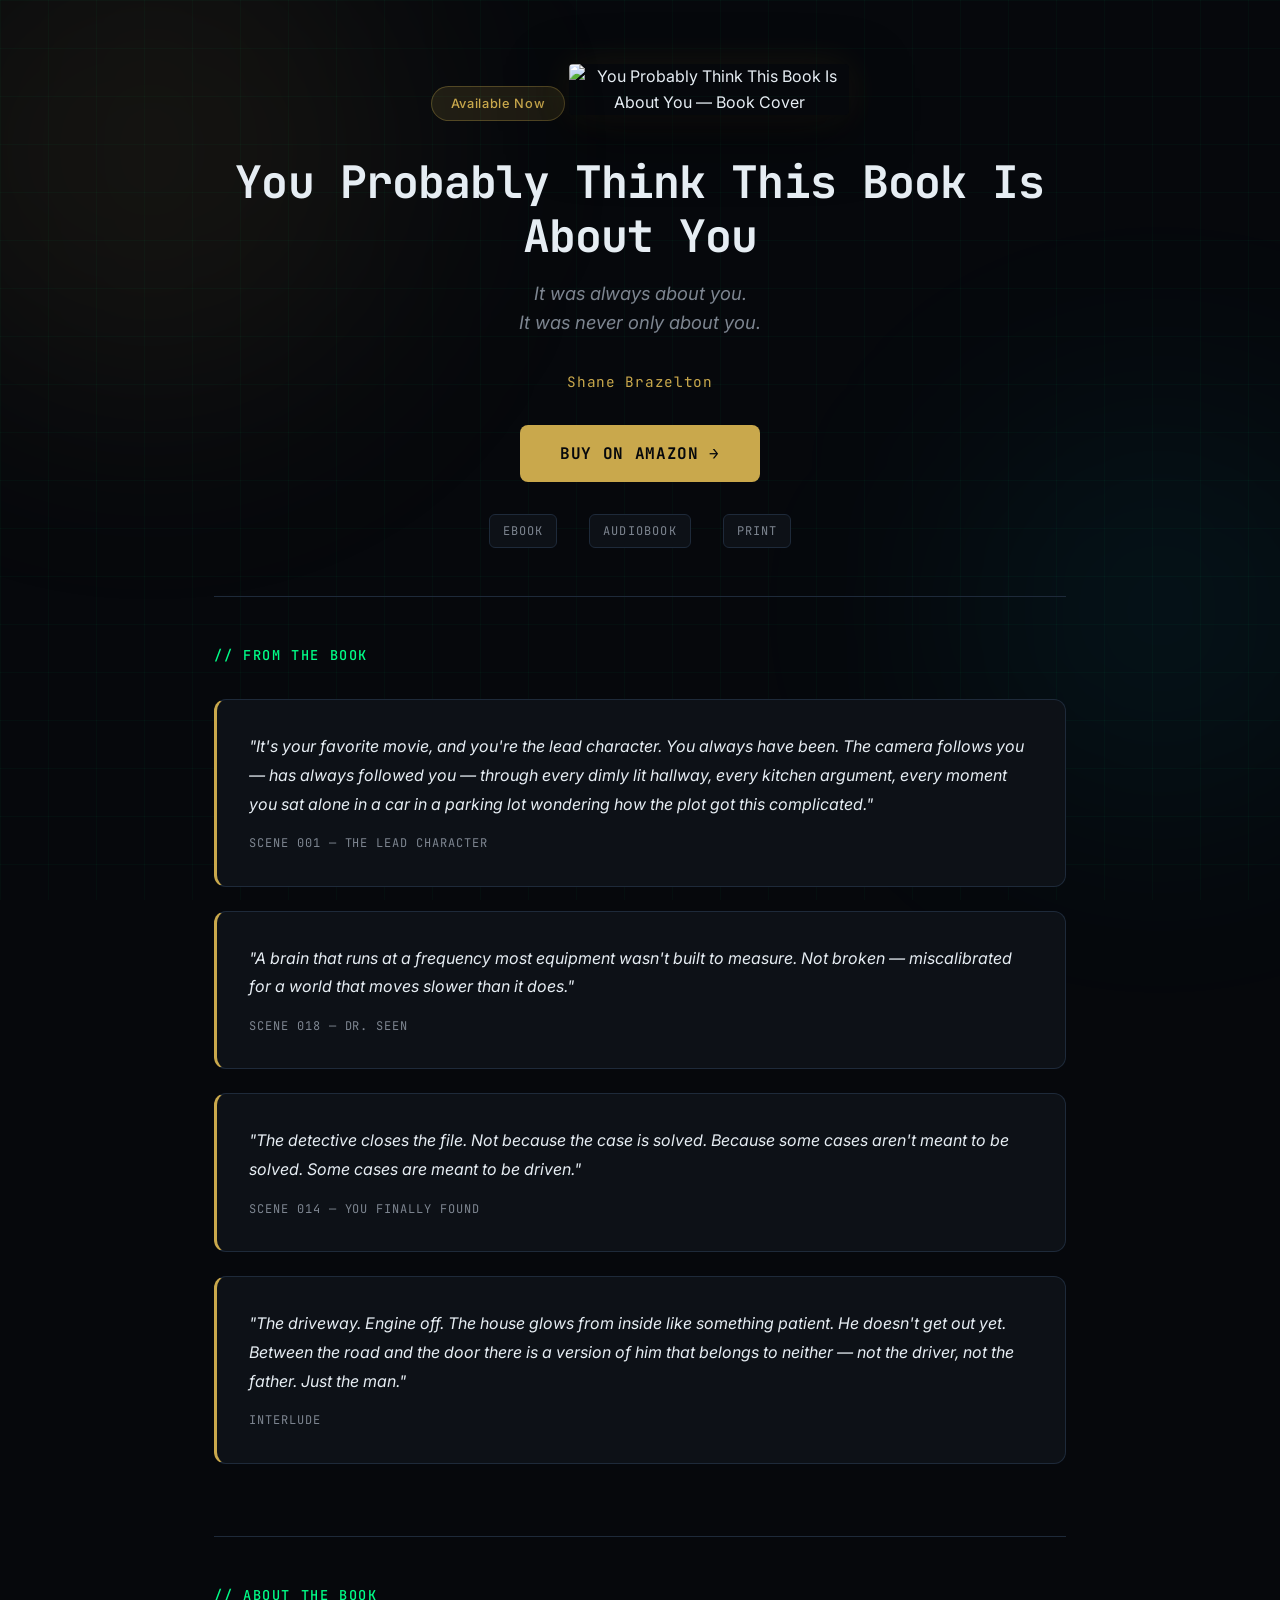
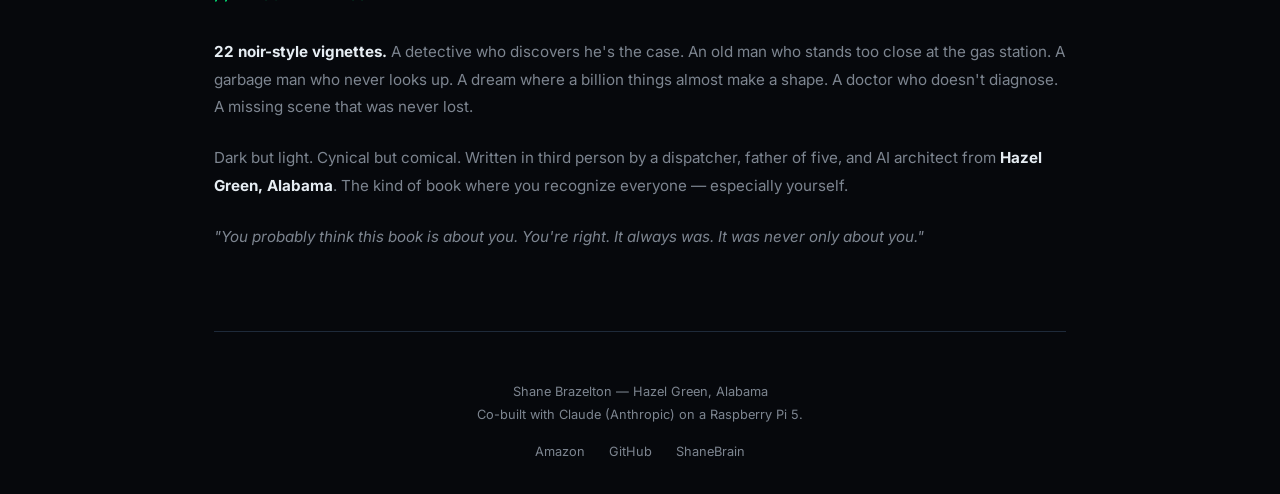
==== book/index.html @ 9e2eb60a "Add book landing page at /book and promo card on hub - Create book/index.html: promotional landing p" ====
<!DOCTYPE html>
<html lang="en">
<head>
    <meta charset="UTF-8">
    <meta name="viewport" content="width=device-width, initial-scale=1.0">
    <title>You Probably Think This Book Is About You — Shane Brazelton</title>
    <meta name="description" content="A collection of noir-style vignettes about ego, identity, and the universal human condition. By Shane Brazelton.">
    <meta property="og:title" content="You Probably Think This Book Is About You">
    <meta property="og:description" content="It was always about you. It was never only about you. Noir vignettes by Shane Brazelton.">
    <meta property="og:image" content="https://thebardchat.github.io/book/social-launch.png">
    <meta property="og:url" content="https://thebardchat.github.io/book">
    <meta property="og:type" content="book">
    <meta name="twitter:card" content="summary_large_image">
    <meta name="twitter:title" content="You Probably Think This Book Is About You">
    <meta name="twitter:description" content="It was always about you. It was never only about you.">
    <meta name="twitter:image" content="https://thebardchat.github.io/book/social-launch.png">
    <meta name="theme-color" content="#00ff88">
    <link rel="preconnect" href="https://fonts.googleapis.com">
    <link rel="preconnect" href="https://fonts.gstatic.com" crossorigin>
    <link href="https://fonts.googleapis.com/css2?family=JetBrains+Mono:wght@400;500;700&family=Inter:wght@300;400;500;600;700&display=swap" rel="stylesheet">
    <style>
        *, *::before, *::after { margin: 0; padding: 0; box-sizing: border-box; }

        :root {
            --green: #00ff88;
            --green-dim: rgba(0, 255, 136, 0.15);
            --cyan: #00d4ff;
            --cyan-dim: rgba(0, 212, 255, 0.12);
            --pink: #ff3366;
            --amber: #ffaa00;
            --gold: #c9a84c;
            --bg: #06080c;
            --surface: #0d1117;
            --surface-2: #161b22;
            --border: #1e2a3a;
            --text: #e6edf3;
            --text-muted: #7d8590;
            --radius: 12px;
        }

        html { scroll-behavior: smooth; }

        body {
            font-family: 'Inter', -apple-system, sans-serif;
            background: var(--bg);
            color: var(--text);
            min-height: 100vh;
            overflow-x: hidden;
            line-height: 1.6;
        }

        .grid-bg {
            position: fixed;
            inset: 0;
            background-image:
                linear-gradient(rgba(0,255,136,0.03) 1px, transparent 1px),
                linear-gradient(90deg, rgba(0,255,136,0.03) 1px, transparent 1px);
            background-size: 48px 48px;
            pointer-events: none;
            z-index: 0;
        }

        .orb {
            position: fixed;
            border-radius: 50%;
            filter: blur(120px);
            pointer-events: none;
            z-index: 0;
        }
        .orb-1 { width: 500px; height: 500px; background: rgba(201,168,76,0.08); top: -100px; left: -100px; }
        .orb-2 { width: 400px; height: 400px; background: rgba(0,212,255,0.06); bottom: 10%; right: -80px; }

        .container { max-width: 900px; margin: 0 auto; padding: 0 1.5rem; position: relative; z-index: 1; }

        /* Hero */
        .hero {
            padding: 4rem 0 3rem;
            text-align: center;
        }

        .hero-badge {
            display: inline-flex;
            align-items: center;
            gap: 0.5rem;
            background: rgba(201,168,76,0.12);
            border: 1px solid rgba(201,168,76,0.3);
            border-radius: 100px;
            padding: 0.4rem 1.2rem;
            font-size: 0.8rem;
            color: var(--gold);
            font-weight: 500;
            margin-bottom: 2rem;
            letter-spacing: 0.05em;
        }

        .book-cover {
            max-width: 280px;
            width: 100%;
            border-radius: 4px;
            box-shadow: 0 20px 60px rgba(0,0,0,0.5), 0 0 40px rgba(201,168,76,0.1);
            margin-bottom: 2.5rem;
        }

        .hero h1 {
            font-family: 'JetBrains Mono', monospace;
            font-size: clamp(1.8rem, 4vw, 2.8rem);
            font-weight: 700;
            letter-spacing: -0.02em;
            color: var(--text);
            margin-bottom: 1rem;
            line-height: 1.2;
        }

        .tagline {
            font-size: 1.15rem;
            color: var(--text-muted);
            font-style: italic;
            max-width: 500px;
            margin: 0 auto 2rem;
            line-height: 1.6;
        }

        .author {
            font-family: 'JetBrains Mono', monospace;
            font-size: 0.9rem;
            color: var(--gold);
            margin-bottom: 2rem;
            letter-spacing: 0.05em;
        }

        /* CTA */
        .cta-row {
            display: flex;
            justify-content: center;
            gap: 1rem;
            flex-wrap: wrap;
            margin: 2rem 0;
        }

        .cta-btn {
            display: inline-flex;
            align-items: center;
            gap: 0.5rem;
            padding: 1rem 2.5rem;
            background: var(--gold);
            border: none;
            color: var(--bg);
            border-radius: 8px;
            font-family: 'JetBrains Mono', monospace;
            font-size: 1rem;
            font-weight: 700;
            letter-spacing: 0.04em;
            text-decoration: none;
            transition: all 0.25s;
        }
        .cta-btn:hover {
            background: #dbb85c;
            box-shadow: 0 0 30px rgba(201,168,76,0.35);
            transform: translateY(-2px);
        }

        .formats {
            display: flex;
            justify-content: center;
            gap: 2rem;
            margin-top: 1.5rem;
        }

        .format-tag {
            font-family: 'JetBrains Mono', monospace;
            font-size: 0.75rem;
            color: var(--text-muted);
            text-transform: uppercase;
            letter-spacing: 0.1em;
            padding: 0.4rem 0.8rem;
            background: var(--surface);
            border: 1px solid var(--border);
            border-radius: 6px;
        }

        /* Section */
        .section {
            padding: 3rem 0;
            border-top: 1px solid var(--border);
        }

        .section-title {
            font-family: 'JetBrains Mono', monospace;
            font-size: 0.85rem;
            font-weight: 500;
            color: var(--green);
            text-transform: uppercase;
            letter-spacing: 0.12em;
            margin-bottom: 2rem;
        }

        /* Excerpts */
        .excerpt {
            background: var(--surface);
            border: 1px solid var(--border);
            border-left: 3px solid var(--gold);
            border-radius: var(--radius);
            padding: 2rem;
            margin-bottom: 1.5rem;
            transition: border-color 0.3s;
        }
        .excerpt:hover { border-color: var(--gold); }

        .excerpt blockquote {
            font-size: 1rem;
            color: var(--text);
            line-height: 1.8;
            font-style: italic;
        }

        .excerpt-source {
            font-family: 'JetBrains Mono', monospace;
            font-size: 0.75rem;
            color: var(--text-muted);
            margin-top: 1rem;
            text-transform: uppercase;
            letter-spacing: 0.08em;
        }

        /* About */
        .about-content {
            display: grid;
            grid-template-columns: 1fr;
            gap: 1.5rem;
        }

        .about-text {
            color: var(--text-muted);
            font-size: 0.95rem;
            line-height: 1.8;
        }

        .about-text strong { color: var(--text); }

        /* Footer */
        .footer {
            text-align: center;
            padding: 3rem 0 2rem;
            border-top: 1px solid var(--border);
            margin-top: 2rem;
        }

        .footer p {
            color: var(--text-muted);
            font-size: 0.8rem;
            line-height: 1.8;
        }

        .footer-links {
            display: flex;
            justify-content: center;
            gap: 1.5rem;
            margin-top: 1rem;
        }

        .footer-links a {
            color: var(--text-muted);
            text-decoration: none;
            font-size: 0.8rem;
            transition: color 0.2s;
        }
        .footer-links a:hover { color: var(--green); }

        /* Reveal */
        .reveal {
            opacity: 0;
            transform: translateY(20px);
            transition: opacity 0.6s ease-out, transform 0.6s ease-out;
        }
        .reveal.visible {
            opacity: 1;
            transform: translateY(0);
        }

        @media (max-width: 640px) {
            .hero { padding: 3rem 0 2rem; }
            .book-cover { max-width: 220px; }
            .formats { gap: 1rem; }
            .excerpt { padding: 1.5rem; }
        }
    </style>
</head>
<body>
    <div class="grid-bg"></div>
    <div class="orb orb-1"></div>
    <div class="orb orb-2"></div>

    <div class="container">
        <section class="hero">
            <div class="hero-badge">Available Now</div>
            <img src="cover-ebook.png" alt="You Probably Think This Book Is About You — Book Cover" class="book-cover">
            <h1>You Probably Think This Book Is About You</h1>
            <p class="tagline">It was always about you.<br>It was never only about you.</p>
            <p class="author">Shane Brazelton</p>
            <div class="cta-row">
                <a href="https://www.amazon.com/dp/B0GT25R5FD" class="cta-btn" target="_blank" rel="noopener">
                    BUY ON AMAZON &rarr;
                </a>
            </div>
            <div class="formats">
                <span class="format-tag">Ebook</span>
                <span class="format-tag">Audiobook</span>
                <span class="format-tag">Print</span>
            </div>
        </section>

        <section class="section">
            <div class="section-title reveal">// From the Book</div>

            <div class="excerpt reveal">
                <blockquote>
                    "It's your favorite movie, and you're the lead character. You always have been. The camera follows you &mdash; has always followed you &mdash; through every dimly lit hallway, every kitchen argument, every moment you sat alone in a car in a parking lot wondering how the plot got this complicated."
                </blockquote>
                <div class="excerpt-source">Scene 001 &mdash; The Lead Character</div>
            </div>

            <div class="excerpt reveal">
                <blockquote>
                    "A brain that runs at a frequency most equipment wasn't built to measure. Not broken &mdash; miscalibrated for a world that moves slower than it does."
                </blockquote>
                <div class="excerpt-source">Scene 018 &mdash; Dr. Seen</div>
            </div>

            <div class="excerpt reveal">
                <blockquote>
                    "The detective closes the file. Not because the case is solved. Because some cases aren't meant to be solved. Some cases are meant to be driven."
                </blockquote>
                <div class="excerpt-source">Scene 014 &mdash; You Finally Found</div>
            </div>

            <div class="excerpt reveal">
                <blockquote>
                    "The driveway. Engine off. The house glows from inside like something patient. He doesn't get out yet. Between the road and the door there is a version of him that belongs to neither &mdash; not the driver, not the father. Just the man."
                </blockquote>
                <div class="excerpt-source">Interlude</div>
            </div>
        </section>

        <section class="section">
            <div class="section-title reveal">// About the Book</div>
            <div class="about-content reveal">
                <div class="about-text">
                    <strong>22 noir-style vignettes.</strong> A detective who discovers he's the case. An old man who stands too close at the gas station. A garbage man who never looks up. A dream where a billion things almost make a shape. A doctor who doesn't diagnose. A missing scene that was never lost.
                </div>
                <div class="about-text">
                    Dark but light. Cynical but comical. Written in third person by a dispatcher, father of five, and AI architect from <strong>Hazel Green, Alabama</strong>. The kind of book where you recognize everyone &mdash; especially yourself.
                </div>
                <div class="about-text">
                    <em>"You probably think this book is about you. You're right. It always was. It was never only about you."</em>
                </div>
            </div>
        </section>

        <footer class="footer">
            <p>
                Shane Brazelton &mdash; Hazel Green, Alabama<br>
                Co-built with Claude (Anthropic) on a Raspberry Pi 5.
            </p>
            <div class="footer-links">
                <a href="https://www.amazon.com/dp/B0GT25R5FD" target="_blank" rel="noopener">Amazon</a>
                <a href="https://github.com/thebardchat/you-probably-think-this-book-is-about-you" target="_blank" rel="noopener">GitHub</a>
                <a href="https://thebardchat.github.io" target="_blank" rel="noopener">ShaneBrain</a>
            </div>
        </footer>
    </div>

    <script>
        const observer = new IntersectionObserver((entries) => {
            entries.forEach((entry, i) => {
                if (entry.isIntersecting) {
                    setTimeout(() => entry.target.classList.add('visible'), i * 80);
                    observer.unobserve(entry.target);
                }
            });
        }, { threshold: 0.1 });

        document.querySelectorAll('.reveal').forEach(el => observer.observe(el));
    </script>
</body>
</html>
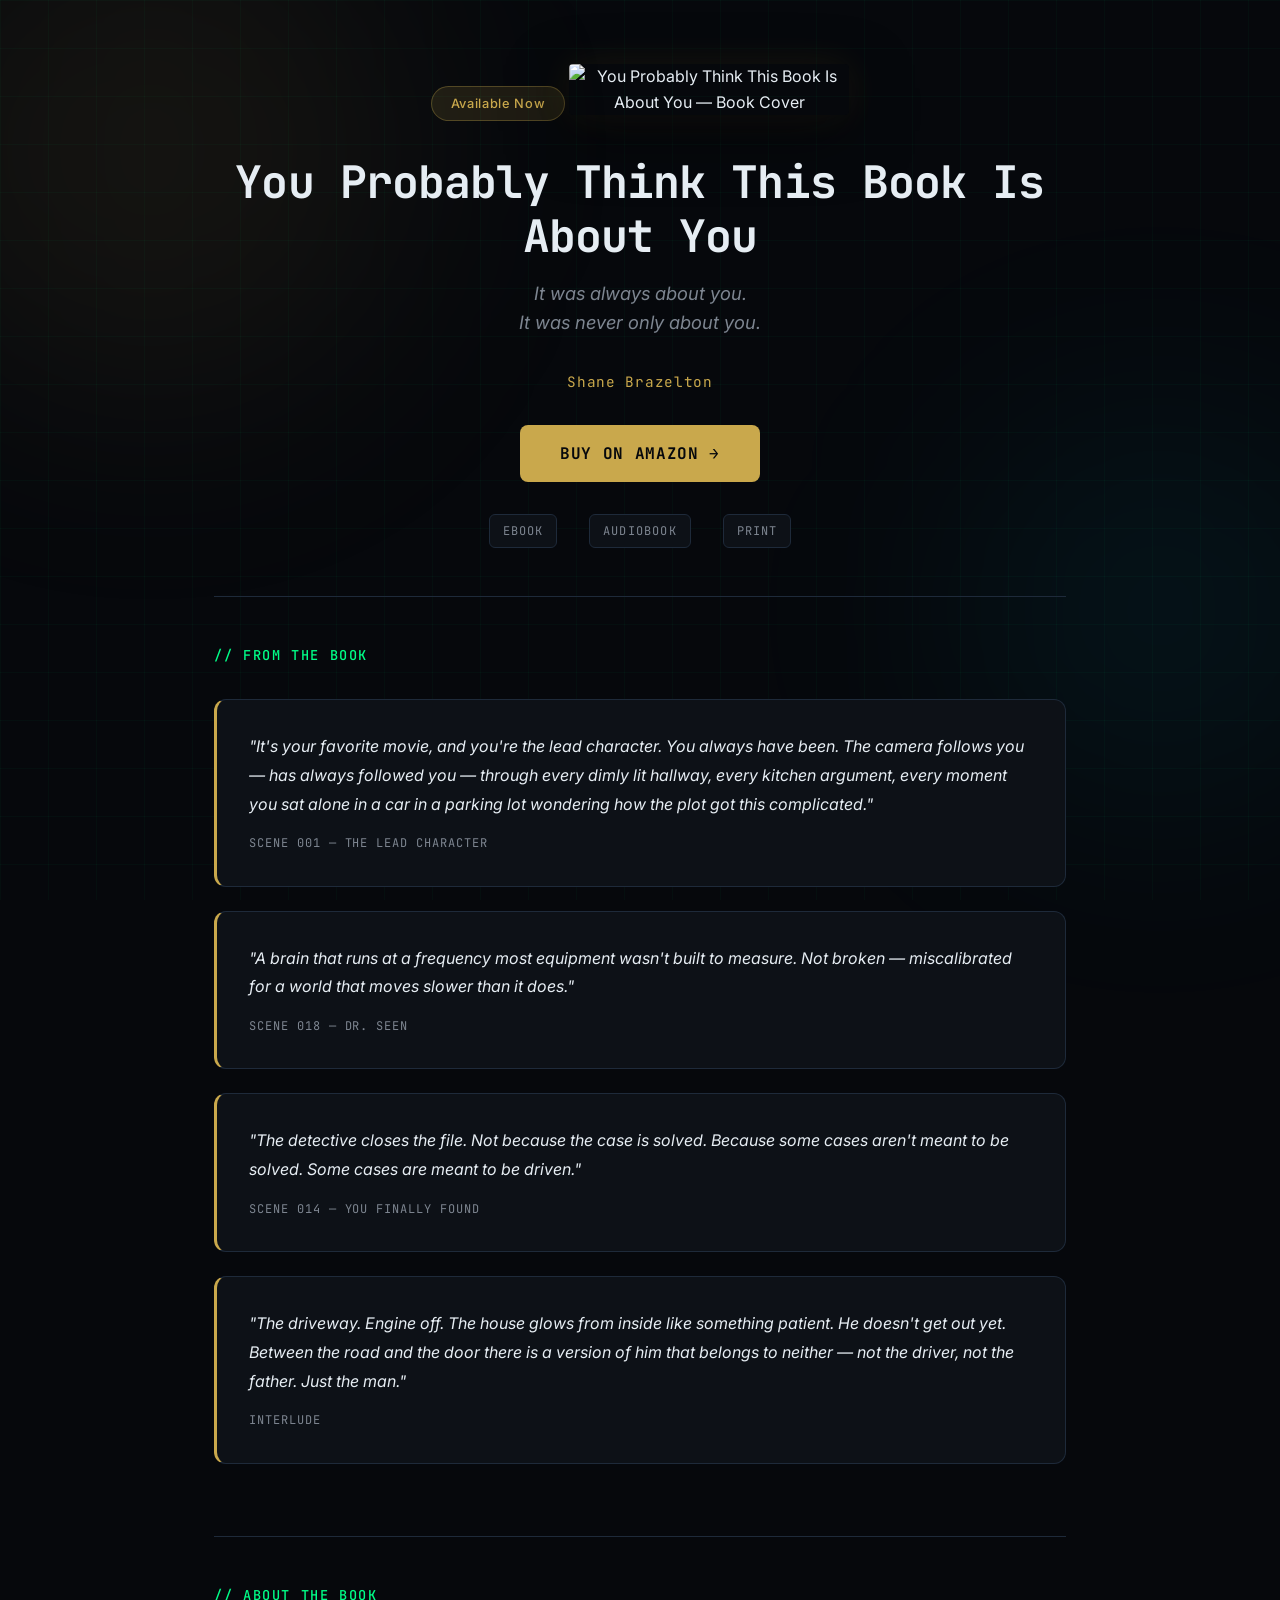
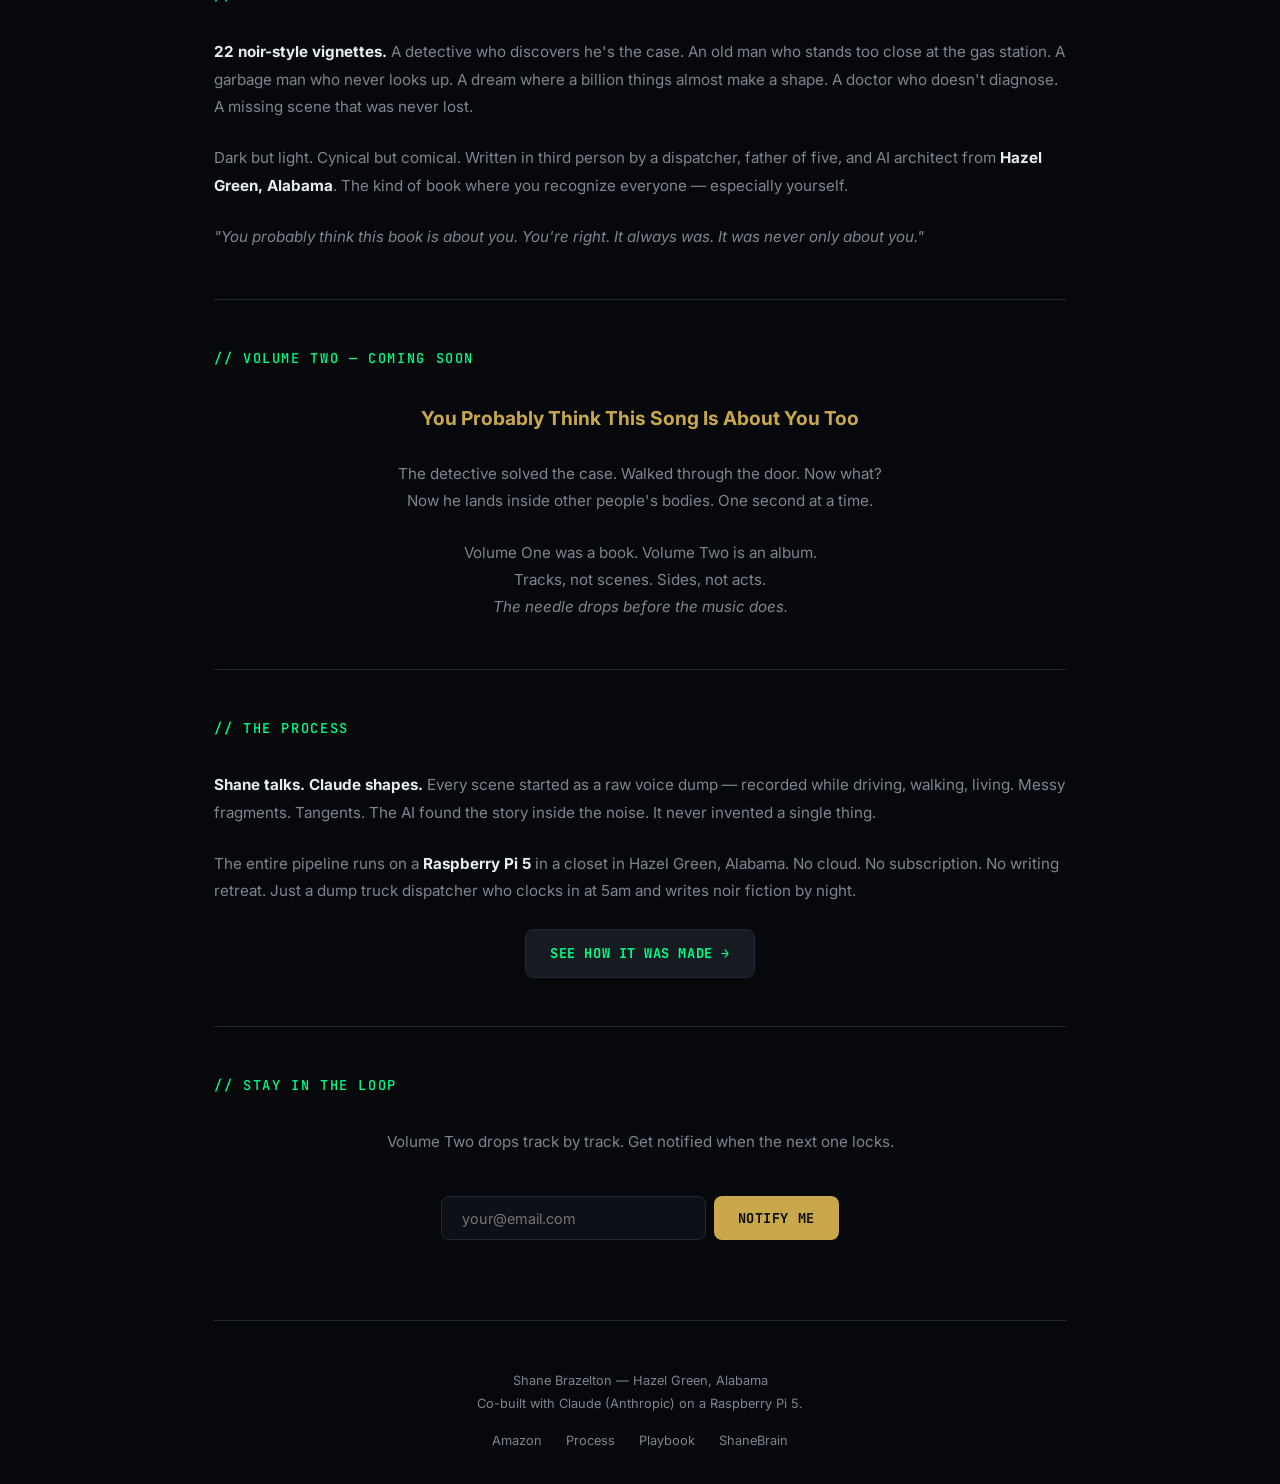
==== commit f6e5ba6c: "feat: enhance book landing page with V2 teaser, process section, email signup Add Volume Two teaser " ====
--- a/book/index.html
+++ b/book/index.html
@@ -356,6 +356,60 @@
             </div>
         </section>
 
+        <section class="section">
+            <div class="section-title reveal">// Volume Two — Coming Soon</div>
+            <div class="about-content reveal">
+                <div class="about-text" style="text-align: center;">
+                    <strong style="font-size: 1.2rem; color: var(--gold);">You Probably Think This Song Is About You Too</strong>
+                </div>
+                <div class="about-text" style="text-align: center;">
+                    The detective solved the case. Walked through the door. Now what?<br>
+                    Now he lands inside other people's bodies. One second at a time.
+                </div>
+                <div class="about-text" style="text-align: center;">
+                    Volume One was a book. Volume Two is an album.<br>
+                    Tracks, not scenes. Sides, not acts.<br>
+                    <em>The needle drops before the music does.</em>
+                </div>
+            </div>
+        </section>
+
+        <section class="section">
+            <div class="section-title reveal">// The Process</div>
+            <div class="about-content reveal">
+                <div class="about-text">
+                    <strong>Shane talks. Claude shapes.</strong> Every scene started as a raw voice dump &mdash; recorded while driving, walking, living. Messy fragments. Tangents. The AI found the story inside the noise. It never invented a single thing.
+                </div>
+                <div class="about-text">
+                    The entire pipeline runs on a <strong>Raspberry Pi 5</strong> in a closet in Hazel Green, Alabama. No cloud. No subscription. No writing retreat. Just a dump truck dispatcher who clocks in at 5am and writes noir fiction by night.
+                </div>
+                <div class="about-text" style="text-align: center;">
+                    <a href="https://github.com/thebardchat/noir-detective-writing-process" class="cta-btn" style="background: var(--surface-2); color: var(--green); border: 1px solid var(--border); font-size: 0.85rem; padding: 0.7rem 1.5rem;" target="_blank" rel="noopener">
+                        SEE HOW IT WAS MADE &rarr;
+                    </a>
+                </div>
+            </div>
+        </section>
+
+        <section class="section">
+            <div class="section-title reveal">// Stay in the Loop</div>
+            <div class="about-content reveal" style="text-align: center;">
+                <div class="about-text">
+                    Volume Two drops track by track. Get notified when the next one locks.
+                </div>
+                <div id="signup-form" style="display: flex; justify-content: center; gap: 0.5rem; flex-wrap: wrap; margin-top: 1rem;">
+                    <input type="email" id="email-input" placeholder="your@email.com"
+                        style="padding: 0.8rem 1.2rem; background: var(--surface); border: 1px solid var(--border); border-radius: 8px; color: var(--text); font-family: 'Inter', sans-serif; font-size: 0.9rem; min-width: 260px; outline: none; transition: border-color 0.2s;"
+                        onfocus="this.style.borderColor='var(--gold)'" onblur="this.style.borderColor='var(--border)'">
+                    <button onclick="subscribe()" id="subscribe-btn"
+                        style="padding: 0.8rem 1.5rem; background: var(--gold); border: none; color: var(--bg); border-radius: 8px; font-family: 'JetBrains Mono', monospace; font-weight: 700; font-size: 0.85rem; cursor: pointer; transition: all 0.25s; letter-spacing: 0.04em;">
+                        NOTIFY ME
+                    </button>
+                </div>
+                <div id="signup-msg" style="margin-top: 0.8rem; font-size: 0.85rem; color: var(--gold); display: none;"></div>
+            </div>
+        </section>
+
         <footer class="footer">
             <p>
                 Shane Brazelton &mdash; Hazel Green, Alabama<br>
@@ -363,7 +417,8 @@
             </p>
             <div class="footer-links">
                 <a href="https://www.amazon.com/dp/B0GT25R5FD" target="_blank" rel="noopener">Amazon</a>
-                <a href="https://github.com/thebardchat/you-probably-think-this-book-is-about-you" target="_blank" rel="noopener">GitHub</a>
+                <a href="https://github.com/thebardchat/noir-detective-writing-process" target="_blank" rel="noopener">Process</a>
+                <a href="https://github.com/thebardchat/book-launch-playbook" target="_blank" rel="noopener">Playbook</a>
                 <a href="https://thebardchat.github.io" target="_blank" rel="noopener">ShaneBrain</a>
             </div>
         </footer>
@@ -380,6 +435,35 @@
         }, { threshold: 0.1 });
 
         document.querySelectorAll('.reveal').forEach(el => observer.observe(el));
+
+        function subscribe() {
+            const email = document.getElementById('email-input').value.trim();
+            const msg = document.getElementById('signup-msg');
+            const btn = document.getElementById('subscribe-btn');
+
+            if (!email || !email.includes('@')) {
+                msg.textContent = 'Enter a valid email.';
+                msg.style.color = 'var(--pink)';
+                msg.style.display = 'block';
+                return;
+            }
+
+            btn.textContent = '...';
+            btn.disabled = true;
+
+            // Store locally as fallback; upgrade to Cloudflare Worker when deployed
+            try {
+                const subs = JSON.parse(localStorage.getItem('book-subs') || '[]');
+                if (!subs.includes(email)) subs.push(email);
+                localStorage.setItem('book-subs', JSON.stringify(subs));
+            } catch {}
+
+            msg.textContent = 'You\'re in. The detective will find you.';
+            msg.style.color = 'var(--gold)';
+            msg.style.display = 'block';
+            btn.textContent = 'SUBSCRIBED';
+            document.getElementById('email-input').value = '';
+        }
     </script>
 </body>
 </html>
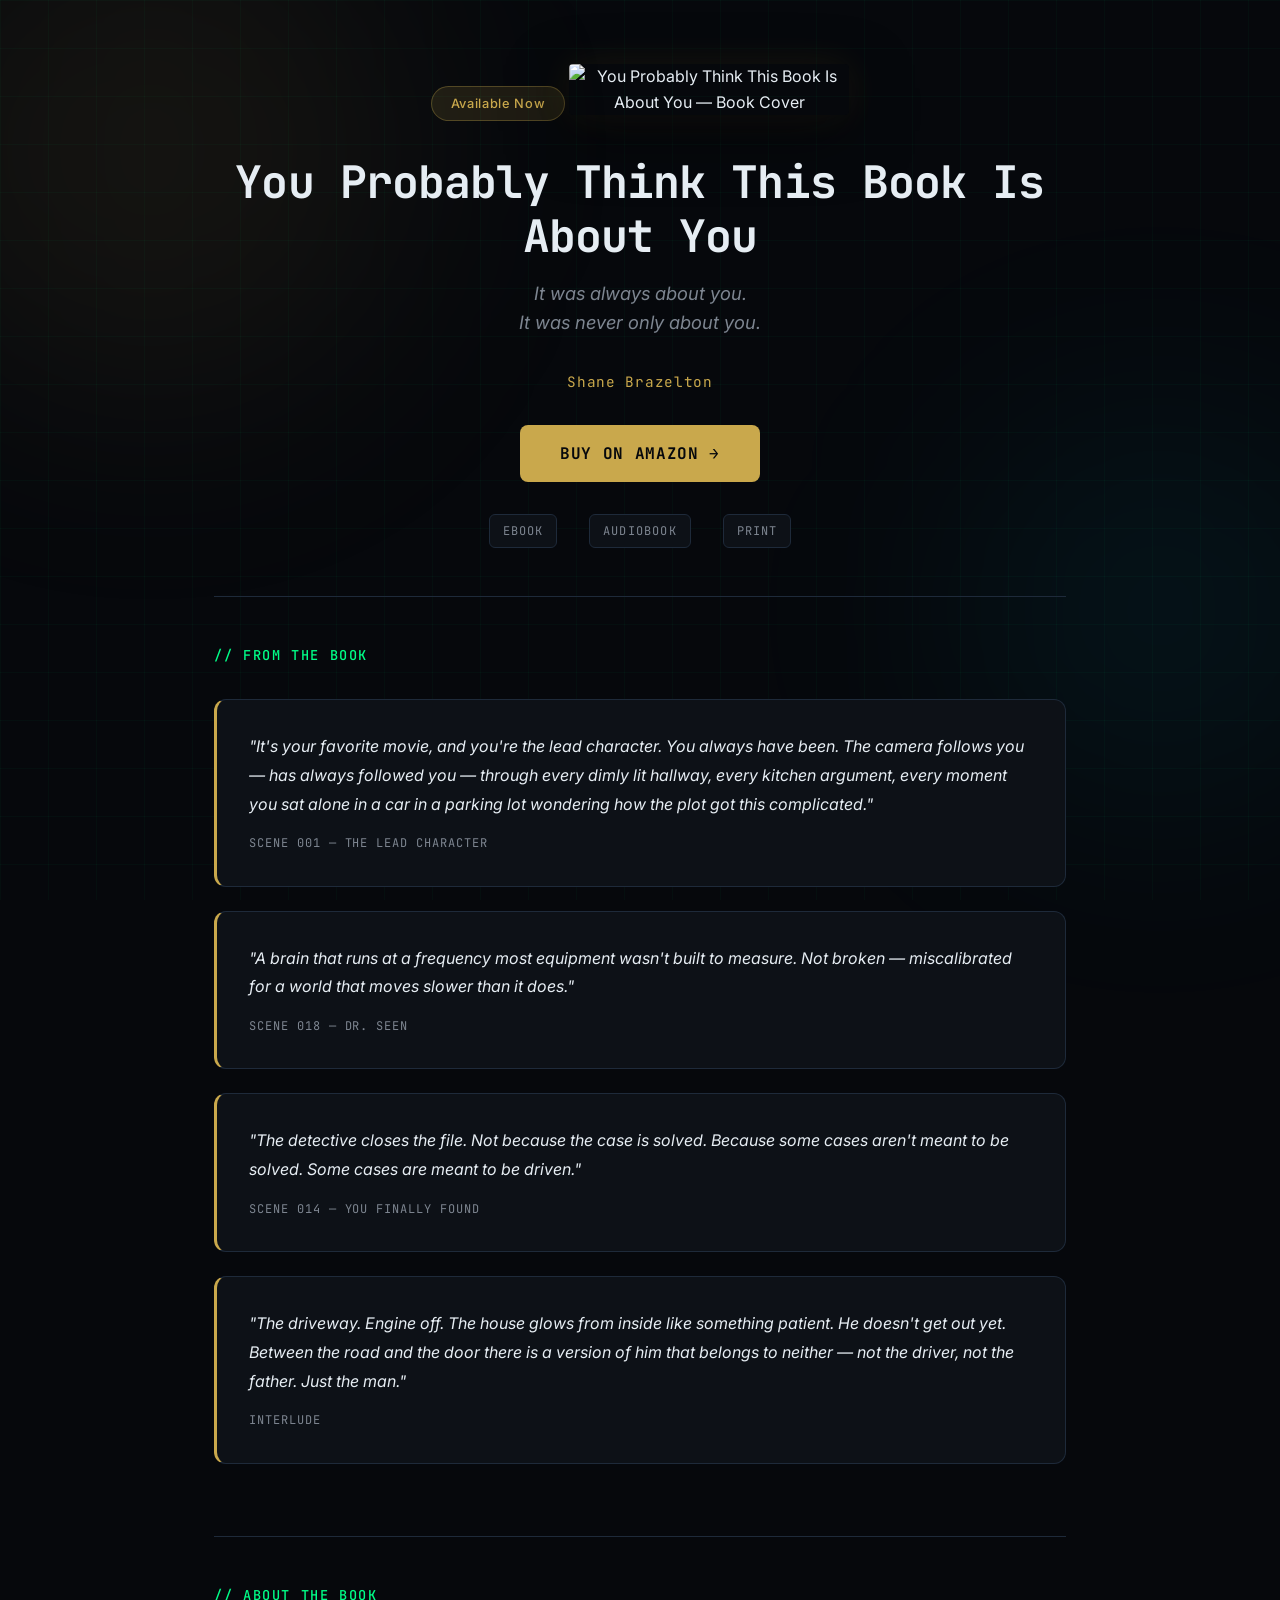
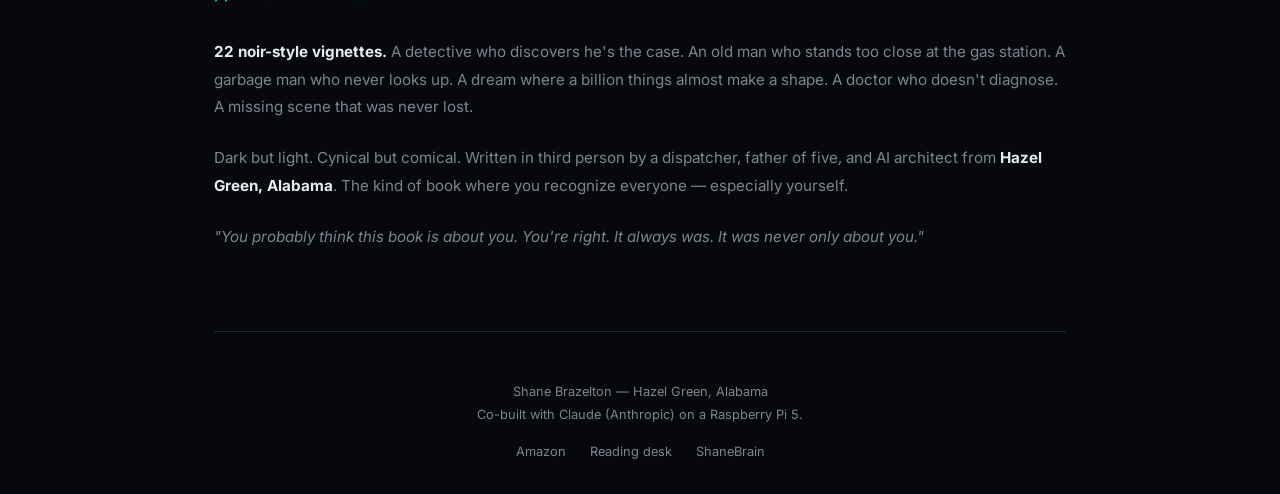
==== commit e87a557b: "hub: add BGKPJR Virtual Testing Ground + Artemis cards, read-books signup CTA, pulsar animation link" ====
--- a/book/index.html
+++ b/book/index.html
@@ -356,60 +356,6 @@
             </div>
         </section>
 
-        <section class="section">
-            <div class="section-title reveal">// Volume Two — Coming Soon</div>
-            <div class="about-content reveal">
-                <div class="about-text" style="text-align: center;">
-                    <strong style="font-size: 1.2rem; color: var(--gold);">You Probably Think This Song Is About You Too</strong>
-                </div>
-                <div class="about-text" style="text-align: center;">
-                    The detective solved the case. Walked through the door. Now what?<br>
-                    Now he lands inside other people's bodies. One second at a time.
-                </div>
-                <div class="about-text" style="text-align: center;">
-                    Volume One was a book. Volume Two is an album.<br>
-                    Tracks, not scenes. Sides, not acts.<br>
-                    <em>The needle drops before the music does.</em>
-                </div>
-            </div>
-        </section>
-
-        <section class="section">
-            <div class="section-title reveal">// The Process</div>
-            <div class="about-content reveal">
-                <div class="about-text">
-                    <strong>Shane talks. Claude shapes.</strong> Every scene started as a raw voice dump &mdash; recorded while driving, walking, living. Messy fragments. Tangents. The AI found the story inside the noise. It never invented a single thing.
-                </div>
-                <div class="about-text">
-                    The entire pipeline runs on a <strong>Raspberry Pi 5</strong> in a closet in Hazel Green, Alabama. No cloud. No subscription. No writing retreat. Just a dump truck dispatcher who clocks in at 5am and writes noir fiction by night.
-                </div>
-                <div class="about-text" style="text-align: center;">
-                    <a href="https://github.com/thebardchat/noir-detective-writing-process" class="cta-btn" style="background: var(--surface-2); color: var(--green); border: 1px solid var(--border); font-size: 0.85rem; padding: 0.7rem 1.5rem;" target="_blank" rel="noopener">
-                        SEE HOW IT WAS MADE &rarr;
-                    </a>
-                </div>
-            </div>
-        </section>
-
-        <section class="section">
-            <div class="section-title reveal">// Stay in the Loop</div>
-            <div class="about-content reveal" style="text-align: center;">
-                <div class="about-text">
-                    Volume Two drops track by track. Get notified when the next one locks.
-                </div>
-                <div id="signup-form" style="display: flex; justify-content: center; gap: 0.5rem; flex-wrap: wrap; margin-top: 1rem;">
-                    <input type="email" id="email-input" placeholder="your@email.com"
-                        style="padding: 0.8rem 1.2rem; background: var(--surface); border: 1px solid var(--border); border-radius: 8px; color: var(--text); font-family: 'Inter', sans-serif; font-size: 0.9rem; min-width: 260px; outline: none; transition: border-color 0.2s;"
-                        onfocus="this.style.borderColor='var(--gold)'" onblur="this.style.borderColor='var(--border)'">
-                    <button onclick="subscribe()" id="subscribe-btn"
-                        style="padding: 0.8rem 1.5rem; background: var(--gold); border: none; color: var(--bg); border-radius: 8px; font-family: 'JetBrains Mono', monospace; font-weight: 700; font-size: 0.85rem; cursor: pointer; transition: all 0.25s; letter-spacing: 0.04em;">
-                        NOTIFY ME
-                    </button>
-                </div>
-                <div id="signup-msg" style="margin-top: 0.8rem; font-size: 0.85rem; color: var(--gold); display: none;"></div>
-            </div>
-        </section>
-
         <footer class="footer">
             <p>
                 Shane Brazelton &mdash; Hazel Green, Alabama<br>
@@ -417,8 +363,7 @@
             </p>
             <div class="footer-links">
                 <a href="https://www.amazon.com/dp/B0GT25R5FD" target="_blank" rel="noopener">Amazon</a>
-                <a href="https://github.com/thebardchat/noir-detective-writing-process" target="_blank" rel="noopener">Process</a>
-                <a href="https://github.com/thebardchat/book-launch-playbook" target="_blank" rel="noopener">Playbook</a>
+                <a href="https://thebardchat.github.io/read-books/" target="_blank" rel="noopener">Reading desk</a>
                 <a href="https://thebardchat.github.io" target="_blank" rel="noopener">ShaneBrain</a>
             </div>
         </footer>
@@ -435,35 +380,6 @@
         }, { threshold: 0.1 });
 
         document.querySelectorAll('.reveal').forEach(el => observer.observe(el));
-
-        function subscribe() {
-            const email = document.getElementById('email-input').value.trim();
-            const msg = document.getElementById('signup-msg');
-            const btn = document.getElementById('subscribe-btn');
-
-            if (!email || !email.includes('@')) {
-                msg.textContent = 'Enter a valid email.';
-                msg.style.color = 'var(--pink)';
-                msg.style.display = 'block';
-                return;
-            }
-
-            btn.textContent = '...';
-            btn.disabled = true;
-
-            // Store locally as fallback; upgrade to Cloudflare Worker when deployed
-            try {
-                const subs = JSON.parse(localStorage.getItem('book-subs') || '[]');
-                if (!subs.includes(email)) subs.push(email);
-                localStorage.setItem('book-subs', JSON.stringify(subs));
-            } catch {}
-
-            msg.textContent = 'You\'re in. The detective will find you.';
-            msg.style.color = 'var(--gold)';
-            msg.style.display = 'block';
-            btn.textContent = 'SUBSCRIBED';
-            document.getElementById('email-input').value = '';
-        }
     </script>
 </body>
 </html>
